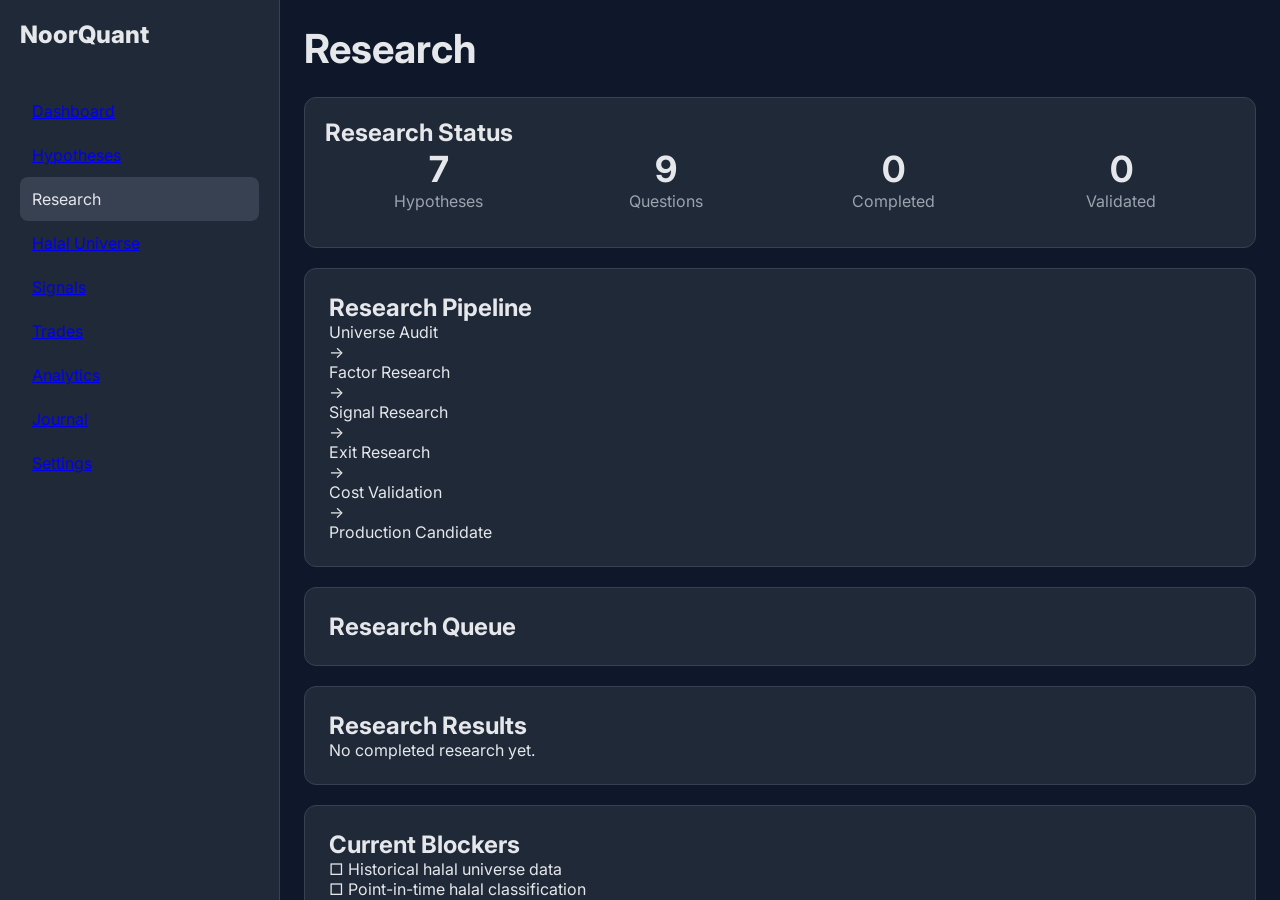
==== dashboard/Research.html @ 47c3c759 "Research and hypotheses webpages" ====
<!DOCTYPE html>
<html lang="en">

<head>
    <meta charset="UTF-8">
    <meta name="viewport" content="width=device-width, initial-scale=1.0">
    <title>NoorQuant V2 - Research</title>

    <link rel="stylesheet" href="/assets/css/style.css">

    <link rel="preconnect" href="https://fonts.googleapis.com">
    <link rel="preconnect" href="https://fonts.gstatic.com" crossorigin>

    <link href="https://fonts.googleapis.com/css2?family=Inter:wght@400;500;600;700;800&display=swap" rel="stylesheet">
</head>

<body>

    <aside class="sidebar">

        <div class="logo">
            NoorQuant
        </div>

        <ul>

            <li><a href="Dashboard.html">Dashboard</a></li>
            
            <li><a href="Hypotheses.html">Hypotheses</a></li>

            <li class="active-menu">Research</li>

            <li><a href="hu.html">Halal Universe</a></li>

            <li><a href="Signals.html">Signals</a></li>

            <li><a href="trades.html">Trades</a></li>

            <li><a href="Analytics.html">Analytics</a></li>

            <li><a href="Journal.html">Journal</a></li>

            <li><a href="Settings.html">Settings</a></li>

        </ul>

    </aside>

    <main class="main-content">

        <h1>Research</h1>

        <!-- STATUS -->

        <section class="card compact">

            <h2>Research Status</h2>

            <div class="status-grid">

                <div class="metric">
                    <div class="metric-value">7</div>
                    <div class="metric-label">Hypotheses</div>
                </div>

                <div class="metric">
                    <div class="metric-value">9</div>
                    <div class="metric-label">Questions</div>
                </div>

                <div class="metric">
                    <div class="metric-value">0</div>
                    <div class="metric-label">Completed</div>
                </div>

                <div class="metric">
                    <div class="metric-value">0</div>
                    <div class="metric-label">Validated</div>
                </div>

            </div>

        </section>

        <!-- PIPELINE -->

        <section class="card">

            <h2>Research Pipeline</h2>

            <div class="pipeline">

                <div class="pipeline-step active-step">
                    Universe Audit
                </div>

                <div class="pipeline-arrow">→</div>

                <div class="pipeline-step">
                    Factor Research
                </div>

                <div class="pipeline-arrow">→</div>

                <div class="pipeline-step">
                    Signal Research
                </div>

                <div class="pipeline-arrow">→</div>

                <div class="pipeline-step">
                    Exit Research
                </div>

                <div class="pipeline-arrow">→</div>

                <div class="pipeline-step">
                    Cost Validation
                </div>

                <div class="pipeline-arrow">→</div>

                <div class="pipeline-step">
                    Production Candidate
                </div>

            </div>

        </section>

        <!-- QUESTIONS -->

        <section class="card">

            <h2>Research Queue</h2>

            <div id="questions-container"></div>

        </section>

        <!-- RESULTS -->

        <section class="card">

            <h2>Research Results</h2>

            <div id="results-container">

                <div class="empty-state">
                    No completed research yet.
                </div>

            </div>

        </section>

        <!-- BLOCKERS -->

        <section class="card">

            <h2>Current Blockers</h2>

            <div class="blocker-list">

                <div class="blocker-item">
                    □ Historical halal universe data
                </div>

                <div class="blocker-item">
                    □ Point-in-time halal classification
                </div>

                <div class="blocker-item">
                    □ Delisted stock handling
                </div>

                <div class="blocker-item">
                    □ Slippage assumptions
                </div>

            </div>

        </section>

        <!-- DECISION LOG -->

        <section class="card">

            <h2>Decision Log</h2>

            <div id="decision-container"></div>

        </section>

    </main>

    <script src="/assets/js/app.js"></script>

</body>

</html>
---- assets/css/style.css ----
*{
    margin:0;
    padding:0;
    box-sizing:border-box;
}

body{
    font-family:"Inter",sans-serif;
    background:#0f172a;
    color:#e5e7eb;
    display:flex;
    height:100vh;
    overflow:hidden;
}

.sidebar{
    width:280px;
    background:#1f2937;
    border-right:1px solid #374151;
    padding:20px;
    overflow-y:auto;
}

.sidebar::-webkit-scrollbar{
    display:none;
}

.sidebar{
    scrollbar-width:none;
}

.logo{
    font-size:24px;
    font-weight:800;
    margin-bottom:40px;
}

.sidebar ul{
    list-style:none;
}

.sidebar li{
    padding:12px;
    border-radius:8px;
    cursor:pointer;
}

.sidebar li:hover{
    background:#374151;
}

.active-menu{
    background:#374151;
}

.menu-title{
    color:#9ca3af;
    font-size:12px;
    margin-top:20px;
    text-transform:uppercase;
}

.main-content{
    flex:1;
    overflow-y:auto;
    padding:24px;
}

.main-content::-webkit-scrollbar{
    display:none;
}

.main-content{
    scrollbar-width:none;
}

h1{
    font-size:40px;
    margin-bottom:24px;
}

.top-grid{
    display:grid;
    grid-template-columns:2fr 1fr;
    gap:20px;
}

.card{
    background:#1f2937;
    border:1px solid #374151;
    border-radius:12px;
    padding:24px;
    margin-bottom:20px;
}

.status-grid{
    display:grid;
    grid-template-columns:repeat(4,1fr);
	margin-bottom:16px;
}

.metric{
    text-align:center;
}

.metric-value{
    font-size:36px;
    font-weight:700;
}

.metric-label{
    color:#9ca3af;
}

.research-phase{
    margin-top:12px;
    background:#065f46;
    padding:12px;
    border-radius:8px;
    text-align:center;
    font-weight:700;
}

.card.compact{
    padding:20px;
}

.progress-row{
    display:flex;
    justify-content:space-between;
    padding:12px 0;
    border-bottom:1px solid #374151;
}

.not-started{
    color:#f59e0b;
}

.accordion{
    margin-top:12px;
}

.accordion-header{
    width:100%;
    background:#111827;
    color:white;
    border:none;
    text-align:left;
    padding:16px;
    border-radius:8px;
    cursor:pointer;
    font-size:16px;
}

.accordion-content{
    display:none;
    background:#0b1220;
    padding:18px;
    border-radius:0 0 8px 8px;
    line-height:1.7;
}

.accordion.active .accordion-content{
    display:block;
}

.decision-box{
    background:#111827;
    padding:20px;
    border-radius:8px;
}

.decision-date{
    color:#9ca3af;
    margin-bottom:10px;
}

.decision-title{
    font-weight:700;
    margin-bottom:10px;
}
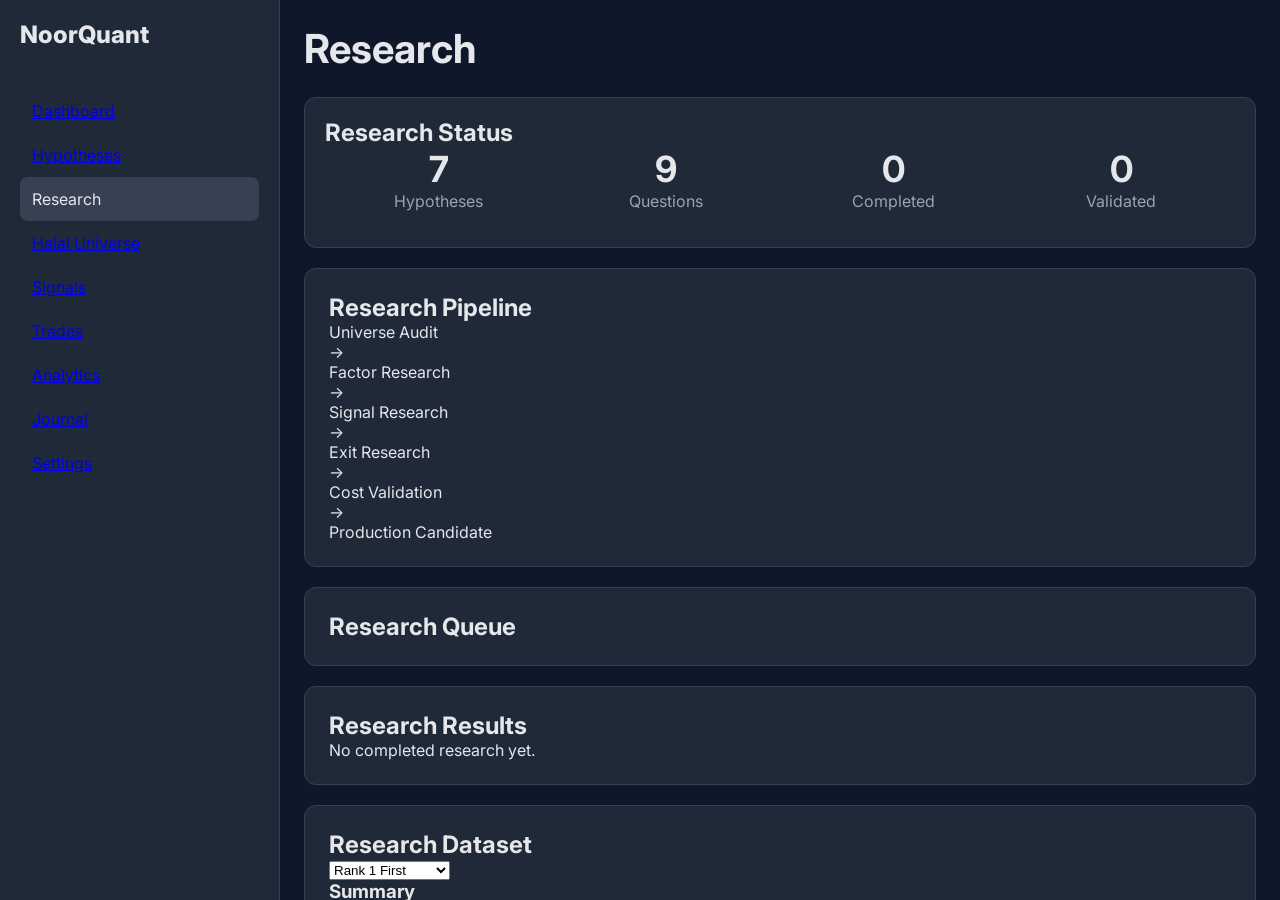
==== commit af4955c3: "Tested RS 1D 5D and 20D" ====
--- a/dashboard/Research.html
+++ b/dashboard/Research.html
@@ -153,6 +153,63 @@
             </div>
 
         </section>
+        <section class="card">
+
+          <h2>Research Dataset</h2>
+          
+          <div class="dataset-controls">
+            
+              <select id="sortRank">
+                <option value="asc">
+                  Rank 1 First
+                </option>
+                
+                <option value="desc">
+                  Worst Rank First
+                </option>
+                
+              </select>
+            
+          </div>
+        
+          <div class="research-layout">
+            
+            <div class="research-summary">
+        
+                   <h3>Summary</h3>
+        
+                  <div id="summary-content">
+                       Loading...
+                   </div>
+        
+              </div>
+        
+              <div class="table-container">
+        
+                  <table id="research-table">
+        
+                      <thead>
+                           <tr>
+                              <th>Date</th>
+                              <th>Symbol</th>
+                              <th>Stock Return</th>
+                              <th>Nifty Return</th>
+                              <th>RS Open</th>
+                              
+                              <th>Rank</th>
+                          </tr>
+                       </thead>
+        
+                       <tbody id="research-table-body">
+                      </tbody>
+        
+                  </table>
+        
+              </div>
+        
+          </div>
+        
+        </section>                                 
 
         <!-- BLOCKERS -->
 
